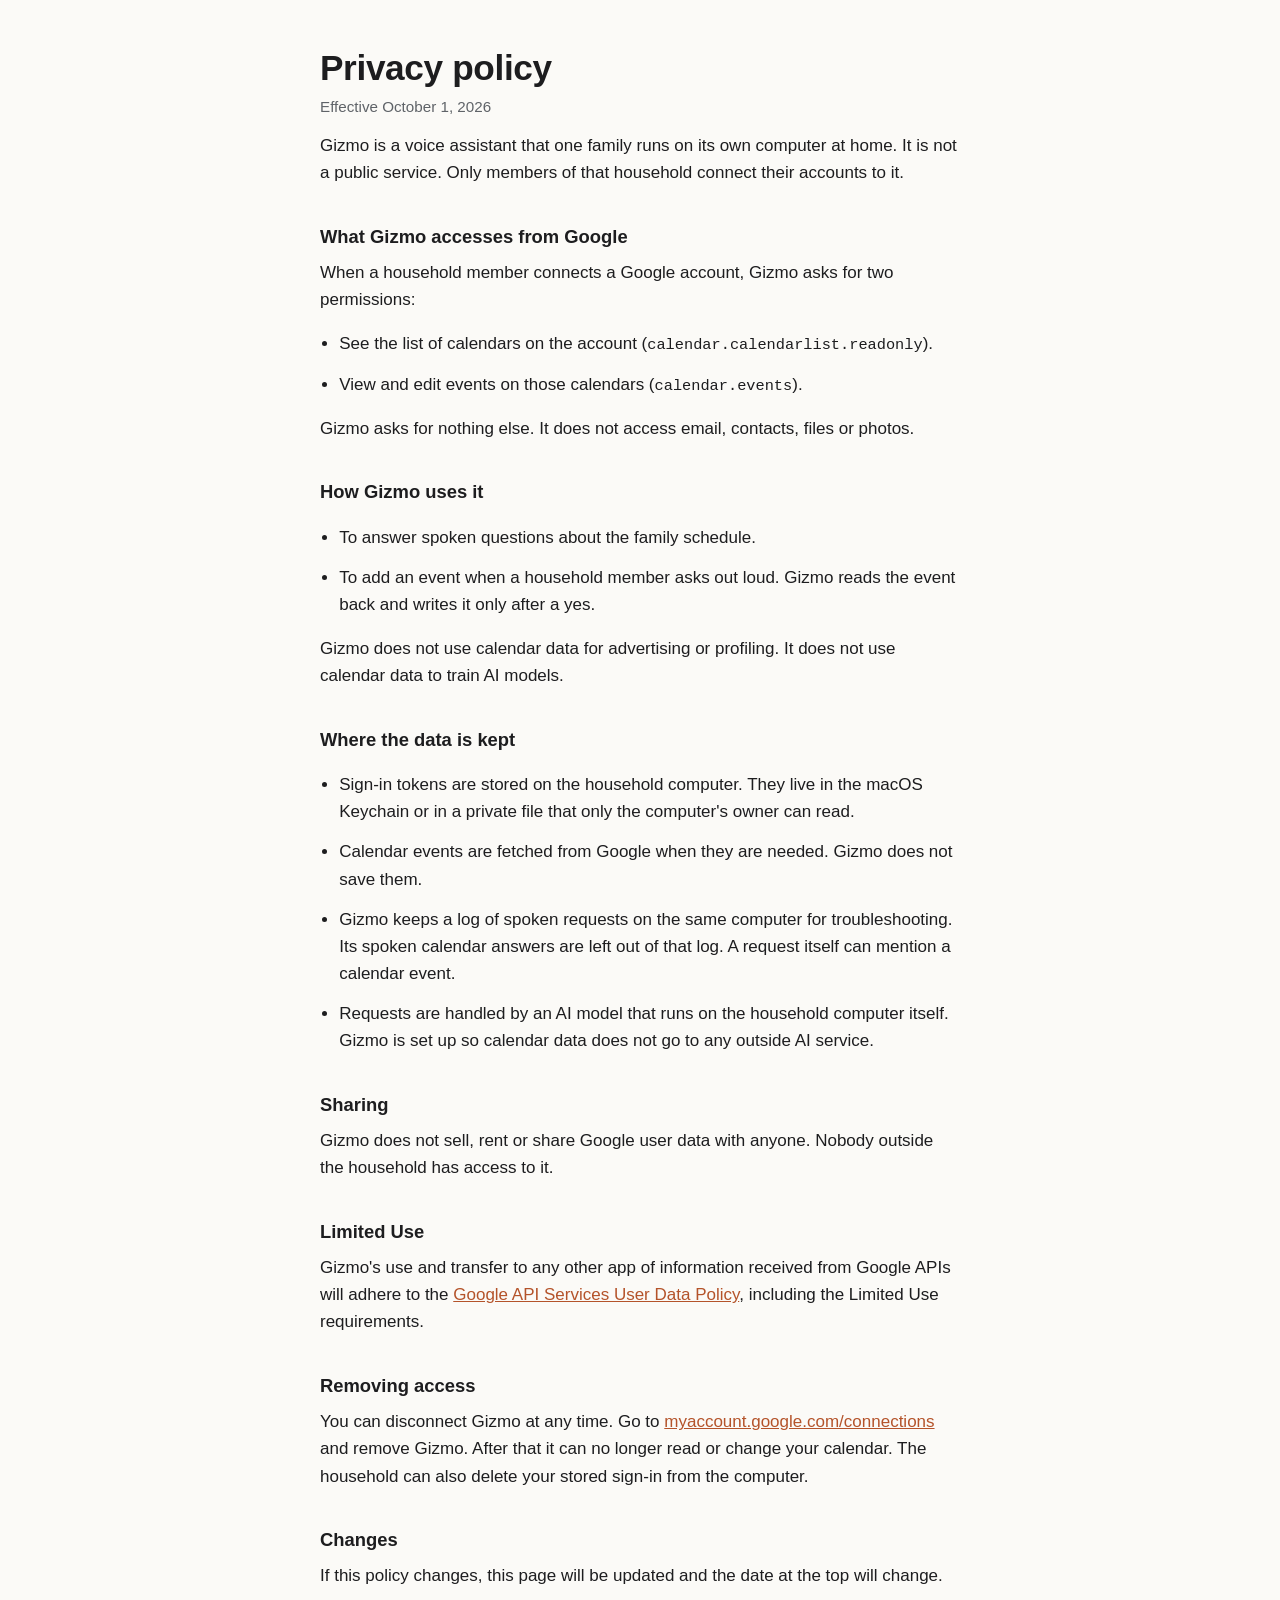
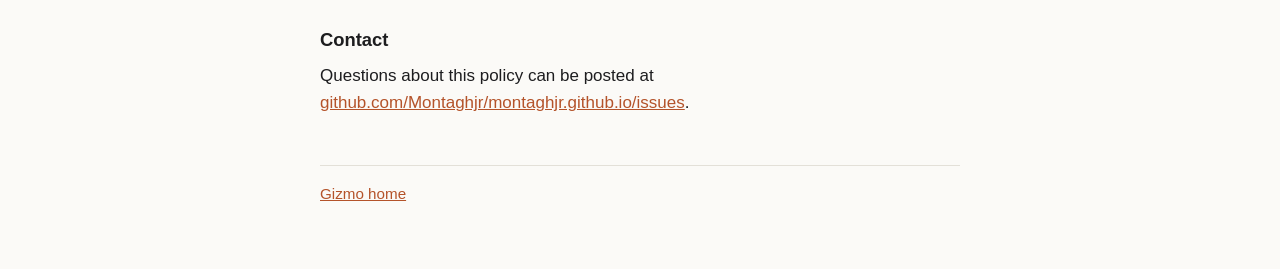
==== privacy.html @ c66c5b6d "Publish Gizmo homepage and privacy policy" ====
<!doctype html>
<html lang="en">
<head>
<meta charset="utf-8">
<meta name="viewport" content="width=device-width, initial-scale=1">
<title>Gizmo privacy policy</title>
<meta name="description" content="How Gizmo, a private household voice assistant, uses Google Calendar data.">
<link rel="stylesheet" href="style.css">
</head>
<body>
<main>
  <h1>Privacy policy</h1>
  <p class="date">Effective October 1, 2026</p>

  <p>Gizmo is a voice assistant that one family runs on its own computer at home. It is not a public service. Only members of that household connect their accounts to it.</p>

  <h2>What Gizmo accesses from Google</h2>
  <p>When a household member connects a Google account, Gizmo asks for two permissions:</p>
  <ul>
    <li>See the list of calendars on the account (<code>calendar.calendarlist.readonly</code>).</li>
    <li>View and edit events on those calendars (<code>calendar.events</code>).</li>
  </ul>
  <p>Gizmo asks for nothing else. It does not access email, contacts, files or photos.</p>

  <h2>How Gizmo uses it</h2>
  <ul>
    <li>To answer spoken questions about the family schedule.</li>
    <li>To add an event when a household member asks out loud. Gizmo reads the event back and writes it only after a yes.</li>
  </ul>
  <p>Gizmo does not use calendar data for advertising or profiling. It does not use calendar data to train AI models.</p>

  <h2>Where the data is kept</h2>
  <ul>
    <li>Sign-in tokens are stored on the household computer. They live in the macOS Keychain or in a private file that only the computer's owner can read.</li>
    <li>Calendar events are fetched from Google when they are needed. Gizmo does not save them.</li>
    <li>Gizmo keeps a log of spoken requests on the same computer for troubleshooting. Its spoken calendar answers are left out of that log. A request itself can mention a calendar event.</li>
    <li>Requests are handled by an AI model that runs on the household computer itself. Gizmo is set up so calendar data does not go to any outside AI service.</li>
  </ul>

  <h2>Sharing</h2>
  <p>Gizmo does not sell, rent or share Google user data with anyone. Nobody outside the household has access to it.</p>

  <h2>Limited Use</h2>
  <p>Gizmo's use and transfer to any other app of information received from Google APIs will adhere to the <a href="https://developers.google.com/terms/api-services-user-data-policy">Google API Services User Data Policy</a>, including the Limited Use requirements.</p>

  <h2>Removing access</h2>
  <p>You can disconnect Gizmo at any time. Go to <a href="https://myaccount.google.com/connections">myaccount.google.com/connections</a> and remove Gizmo. After that it can no longer read or change your calendar. The household can also delete your stored sign-in from the computer.</p>

  <h2>Changes</h2>
  <p>If this policy changes, this page will be updated and the date at the top will change.</p>

  <h2>Contact</h2>
  <p>Questions about this policy can be posted at <a href="https://github.com/Montaghjr/montaghjr.github.io/issues">github.com/Montaghjr/montaghjr.github.io/issues</a>.</p>

  <footer>
    <a href="index.html">Gizmo home</a>
  </footer>
</main>
</body>
</html>
---- style.css ----
:root {
  color-scheme: light dark;
  --ink: #1d1d1f;
  --muted: #5f6368;
  --ground: #fbfaf7;
  --rule: #e3e0d8;
  --accent: #b4532a;
}
@media (prefers-color-scheme: dark) {
  :root { --ink: #ecebe8; --muted: #a3a29e; --ground: #161615; --rule: #2e2d2a; --accent: #e08a5f; }
}
* { box-sizing: border-box; }
body {
  margin: 0;
  padding: 3rem 1.25rem 4rem;
  background: var(--ground);
  color: var(--ink);
  font: 17px/1.6 -apple-system, BlinkMacSystemFont, "Segoe UI", Roboto, Helvetica, Arial, sans-serif;
}
main { max-width: 40rem; margin: 0 auto; }
h1 { font-size: 2.2rem; line-height: 1.15; margin: 0 0 .4rem; letter-spacing: -0.01em; }
h2 { font-size: 1.15rem; margin: 2.2rem 0 .5rem; }
p, li { margin: 0 0 .8rem; }
ul { padding-left: 1.2rem; }
.lede { font-size: 1.15rem; color: var(--muted); margin-bottom: 2rem; }
.date { color: var(--muted); font-size: .95rem; }
a { color: var(--accent); }
code { font-size: .9em; }
footer { margin-top: 3rem; padding-top: 1rem; border-top: 1px solid var(--rule); color: var(--muted); font-size: .95rem; }
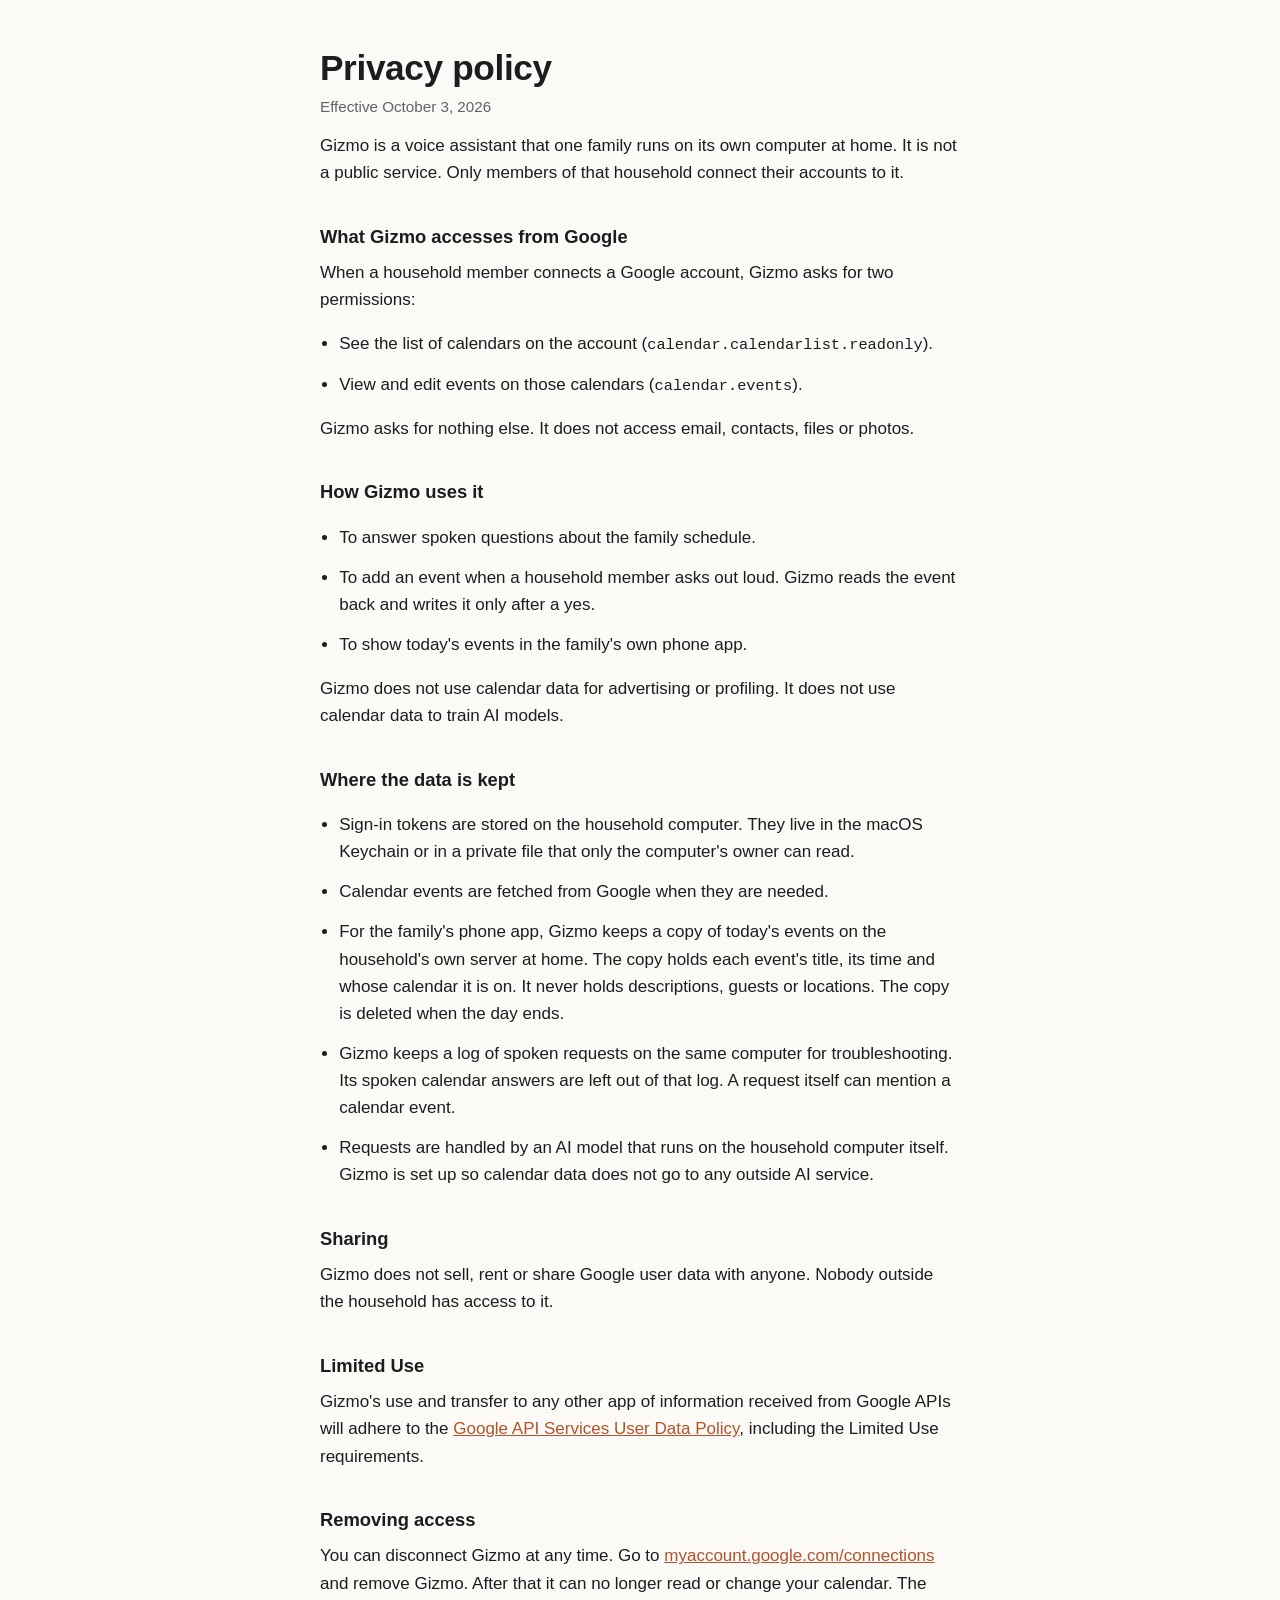
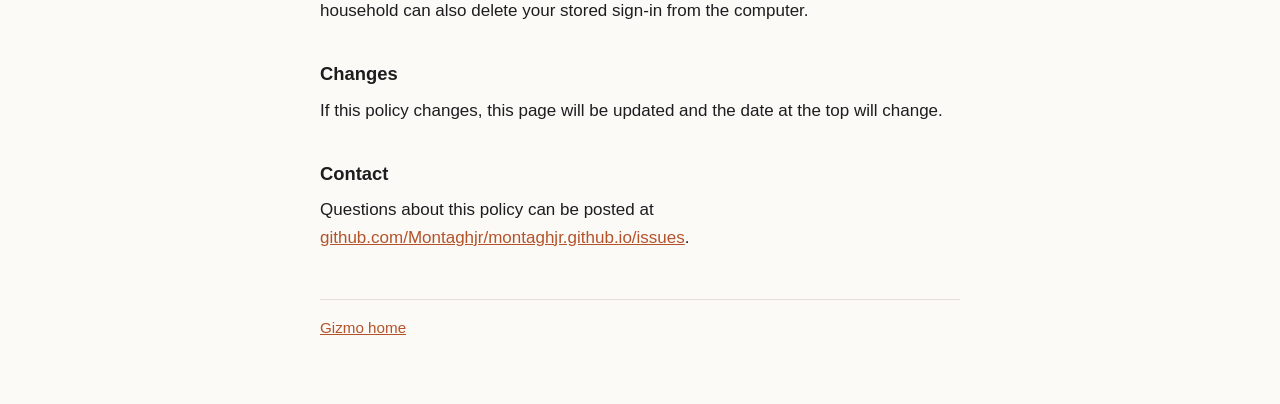
==== commit b53d4960: "Publish Gizmo homepage and privacy policy" ====
--- a/privacy.html
+++ b/privacy.html
@@ -10,7 +10,7 @@
 <body>
 <main>
   <h1>Privacy policy</h1>
-  <p class="date">Effective October 1, 2026</p>
+  <p class="date">Effective October 3, 2026</p>
 
   <p>Gizmo is a voice assistant that one family runs on its own computer at home. It is not a public service. Only members of that household connect their accounts to it.</p>
 
@@ -26,13 +26,15 @@
   <ul>
     <li>To answer spoken questions about the family schedule.</li>
     <li>To add an event when a household member asks out loud. Gizmo reads the event back and writes it only after a yes.</li>
+    <li>To show today's events in the family's own phone app.</li>
   </ul>
   <p>Gizmo does not use calendar data for advertising or profiling. It does not use calendar data to train AI models.</p>
 
   <h2>Where the data is kept</h2>
   <ul>
     <li>Sign-in tokens are stored on the household computer. They live in the macOS Keychain or in a private file that only the computer's owner can read.</li>
-    <li>Calendar events are fetched from Google when they are needed. Gizmo does not save them.</li>
+    <li>Calendar events are fetched from Google when they are needed.</li>
+    <li>For the family's phone app, Gizmo keeps a copy of today's events on the household's own server at home. The copy holds each event's title, its time and whose calendar it is on. It never holds descriptions, guests or locations. The copy is deleted when the day ends.</li>
     <li>Gizmo keeps a log of spoken requests on the same computer for troubleshooting. Its spoken calendar answers are left out of that log. A request itself can mention a calendar event.</li>
     <li>Requests are handled by an AI model that runs on the household computer itself. Gizmo is set up so calendar data does not go to any outside AI service.</li>
   </ul>
